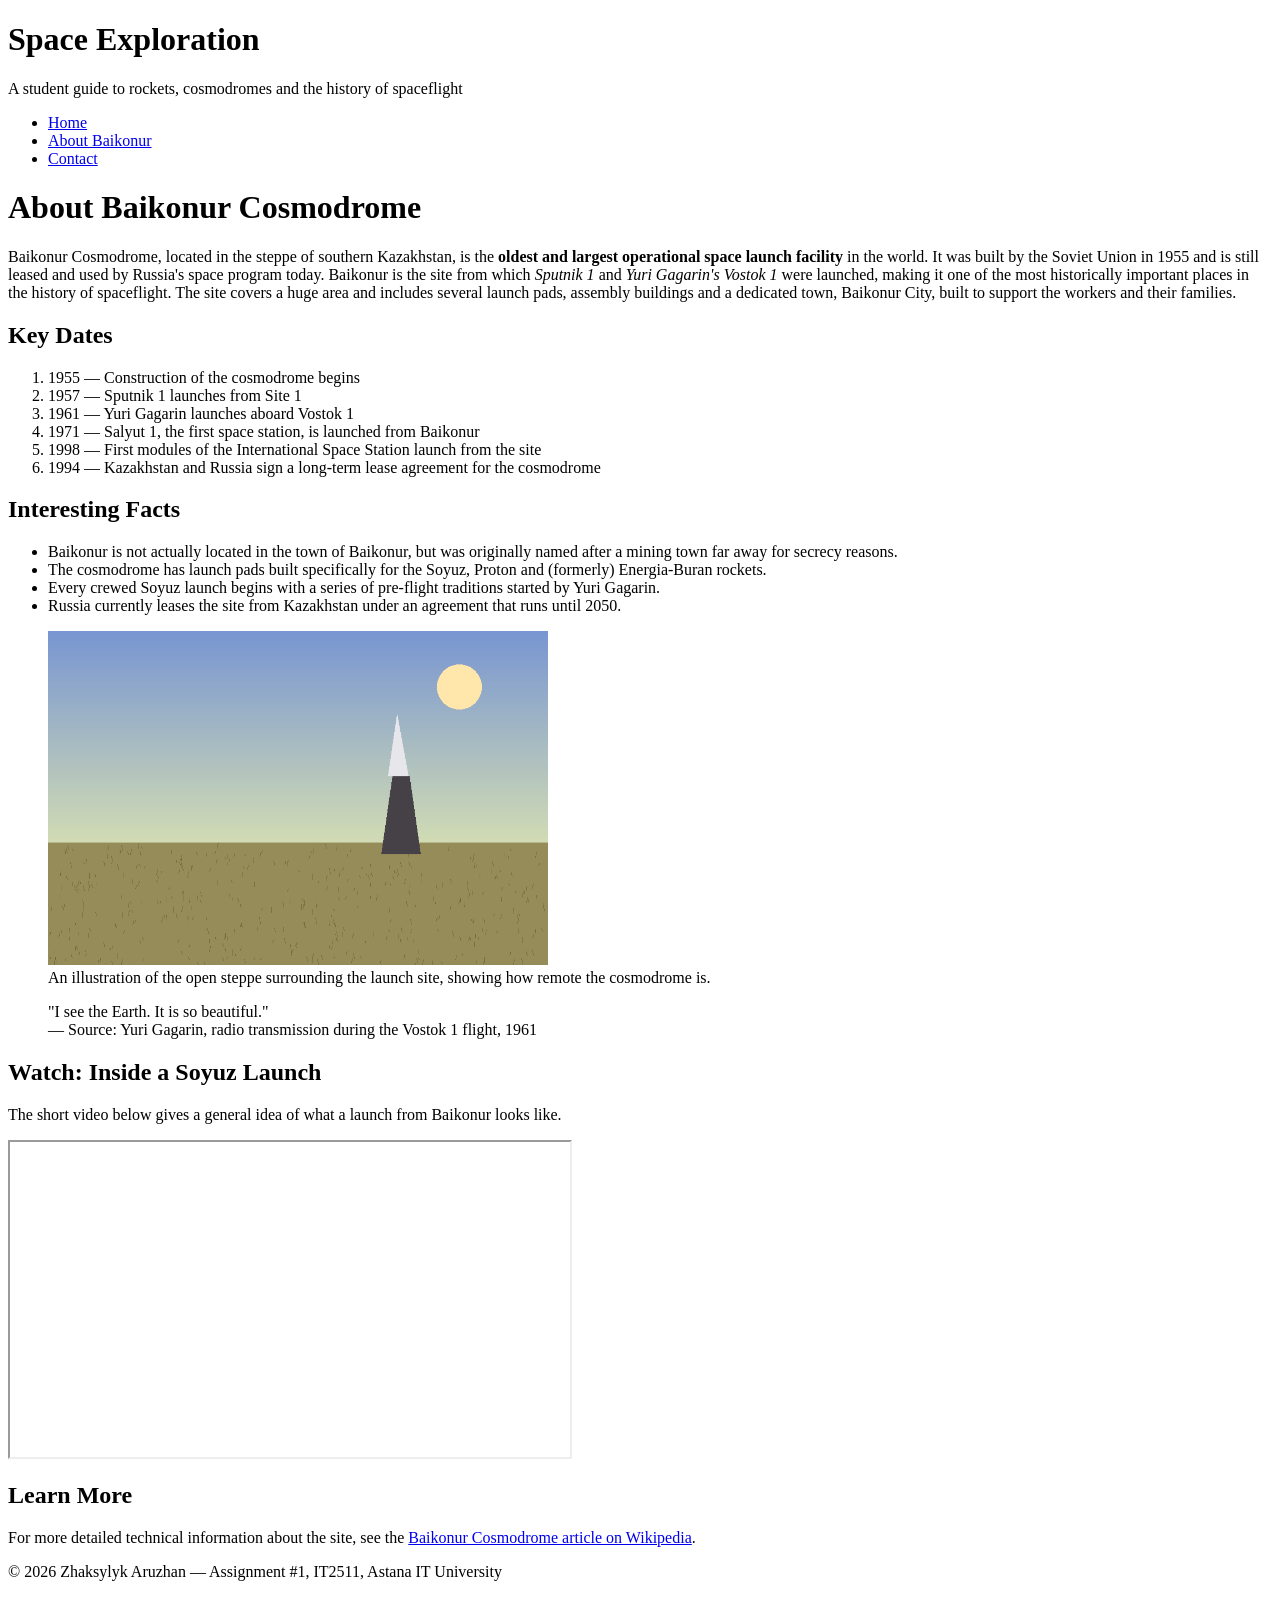
==== about.html @ 7f5644a4 "Add files via upload" ====
<!DOCTYPE html>
<html lang="en">
<head>
  <meta charset="UTF-8">
  <meta name="viewport" content="width=device-width, initial-scale=1.0">
  <title>Space Exploration | About Baikonur</title>
  <link rel="stylesheet" href="css/style.css">
</head>
<body>
  <header>
    <h1 class="site-title">Space Exploration</h1>
    <p class="tagline">A student guide to rockets, cosmodromes and the history of spaceflight</p>
  </header>

  <nav>
    <ul class="navbar">
      <li><a href="index.html">Home</a></li>
      <li><a href="about.html" class="active">About Baikonur</a></li>
      <li><a href="contact.html">Contact</a></li>
    </ul>
  </nav>

  <main>
    <h1>About Baikonur Cosmodrome</h1>
    <p>
      Baikonur Cosmodrome, located in the steppe of southern Kazakhstan, is the <strong>oldest and
      largest operational space launch facility</strong> in the world. It was built by the Soviet
      Union in 1955 and is still leased and used by Russia's space program today. Baikonur is the
      site from which <em>Sputnik 1</em> and <em>Yuri Gagarin's Vostok 1</em> were launched, making
      it one of the most historically important places in the history of spaceflight. The site
      covers a huge area and includes several launch pads, assembly buildings and a dedicated town,
      Baikonur City, built to support the workers and their families.
    </p>

    <h2>Key Dates</h2>
    <ol>
      <li>1955 — Construction of the cosmodrome begins</li>
      <li>1957 — Sputnik 1 launches from Site 1</li>
      <li>1961 — Yuri Gagarin launches aboard Vostok 1</li>
      <li>1971 — Salyut 1, the first space station, is launched from Baikonur</li>
      <li>1998 — First modules of the International Space Station launch from the site</li>
      <li>1994 — Kazakhstan and Russia sign a long-term lease agreement for the cosmodrome</li>
    </ol>

    <h2>Interesting Facts</h2>
    <ul>
      <li>Baikonur is not actually located in the town of Baikonur, but was originally named after a mining town far away for secrecy reasons.</li>
      <li>The cosmodrome has launch pads built specifically for the Soyuz, Proton and (formerly) Energia-Buran rockets.</li>
      <li>Every crewed Soyuz launch begins with a series of pre-flight traditions started by Yuri Gagarin.</li>
      <li>Russia currently leases the site from Kazakhstan under an agreement that runs until 2050.</li>
    </ul>

    <figure>
      <img src="images/baikonur_photo.png" alt="Illustration of the steppe landscape around Baikonur Cosmodrome with a distant launch tower silhouette" width="500">
      <figcaption>An illustration of the open steppe surrounding the launch site, showing how remote the cosmodrome is.</figcaption>
    </figure>

    <blockquote>
      "I see the Earth. It is so beautiful."
      <br>&mdash; Source: Yuri Gagarin, radio transmission during the Vostok 1 flight, 1961
    </blockquote>

    <h2>Watch: Inside a Soyuz Launch</h2>
    <p>The short video below gives a general idea of what a launch from Baikonur looks like.</p>
    <iframe width="560" height="315"
      src="https://www.youtube.com/embed/xvcNzGSSNSY"
      title="Soyuz rocket launch video from Baikonur Cosmodrome"
      allow="accelerometer; autoplay; clipboard-write; encrypted-media; gyroscope; picture-in-picture"
      allowfullscreen>
    </iframe>

    <h2>Learn More</h2>
    <p>
      For more detailed technical information about the site, see the
      <a href="https://en.wikipedia.org/wiki/Baikonur_Cosmodrome" target="_blank" rel="noopener">
        Baikonur Cosmodrome article on Wikipedia</a>.
    </p>
  </main>

  <footer>
    <p>&copy; 2026 Zhaksylyk Aruzhan &mdash; Assignment #1, IT2511, Astana IT University</p>
  </footer>
</body>
</html>
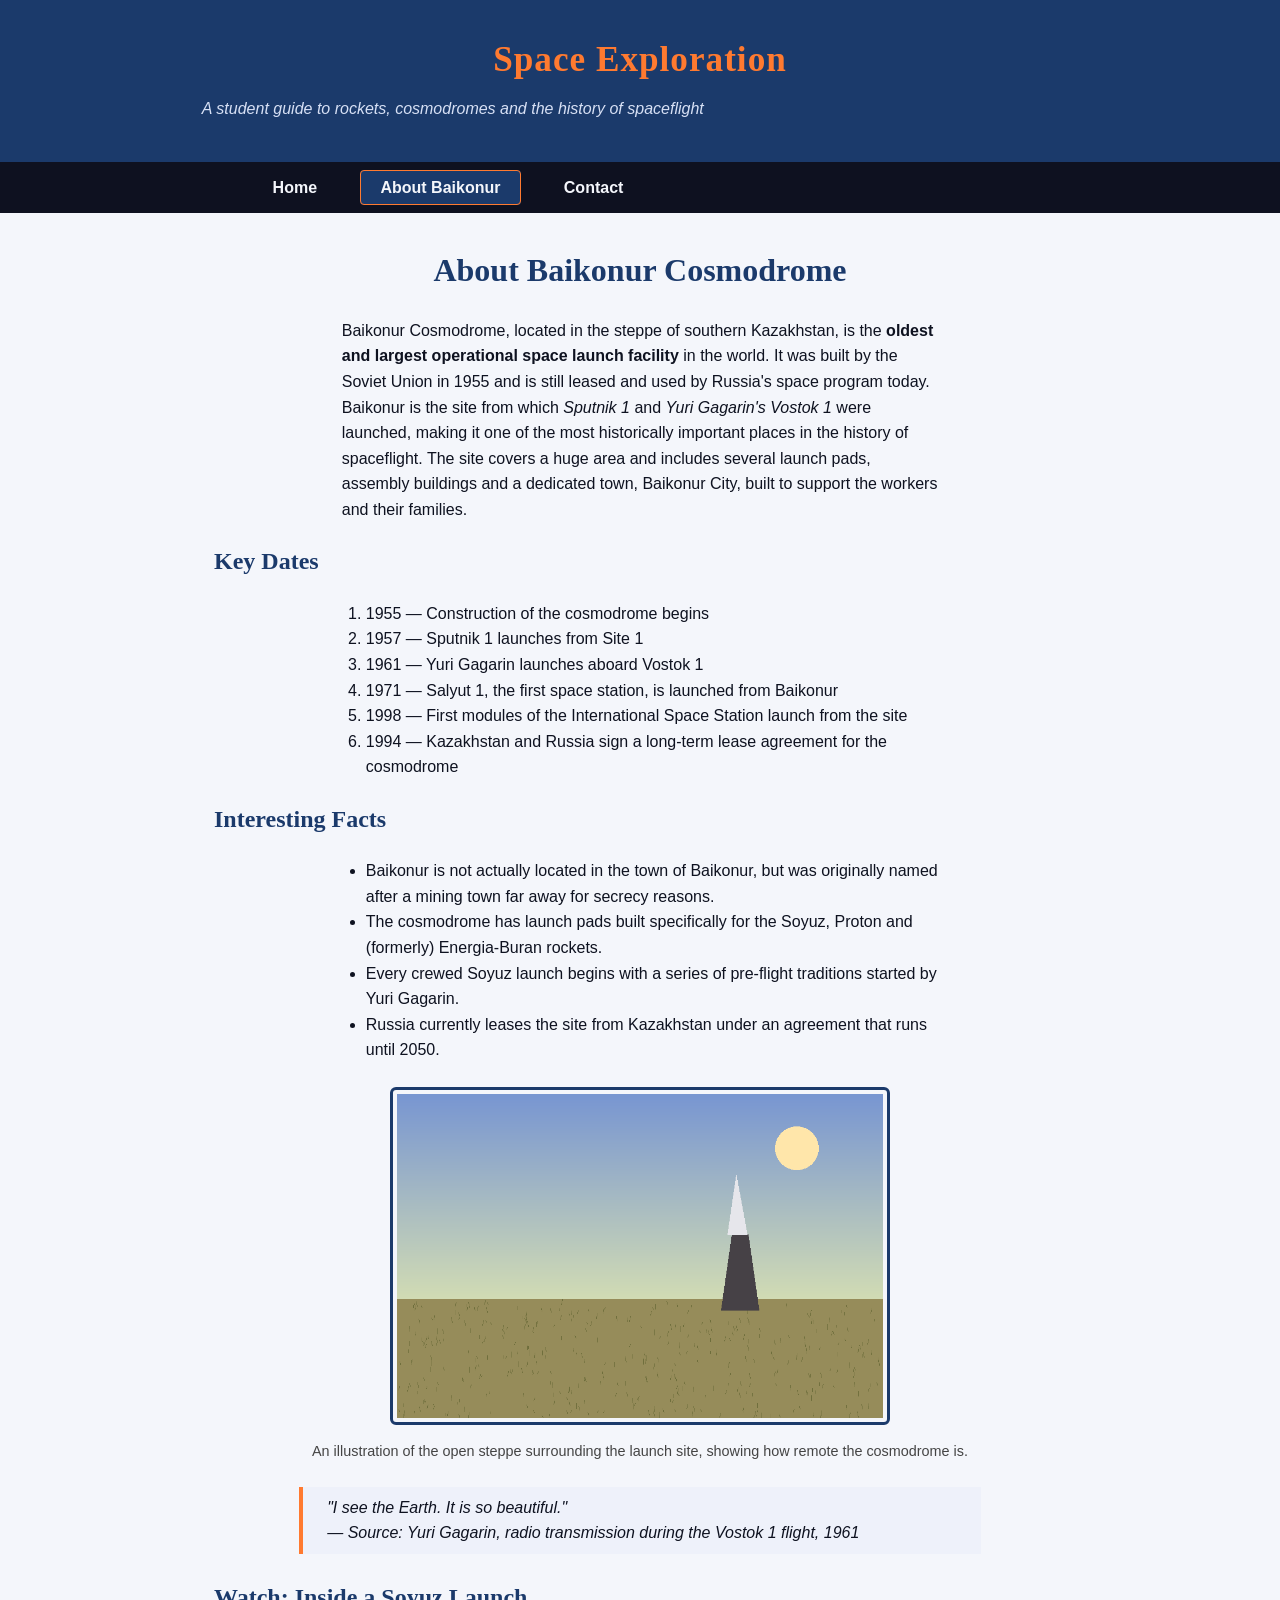
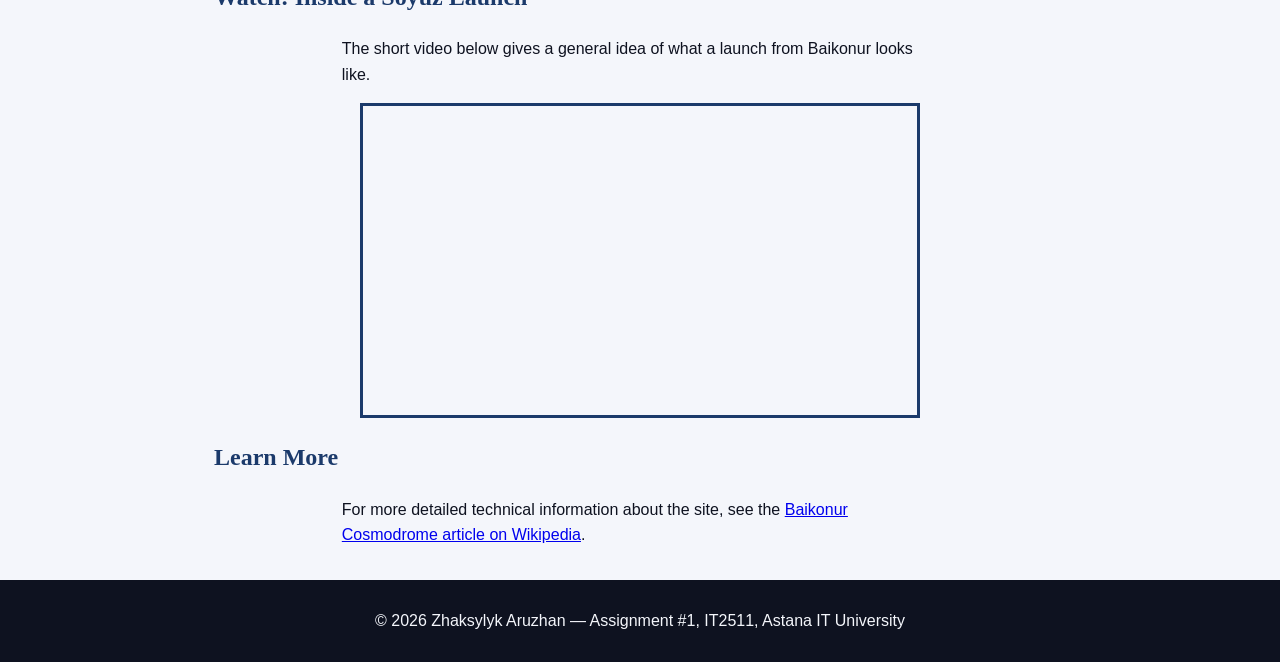
==== commit c91f3d3d: "Update about.html" ====
--- a/about.html
+++ b/about.html
@@ -63,7 +63,7 @@
     <h2>Watch: Inside a Soyuz Launch</h2>
     <p>The short video below gives a general idea of what a launch from Baikonur looks like.</p>
     <iframe width="560" height="315"
-      src="https://www.youtube.com/embed/xvcNzGSSNSY"
+      src="https://youtu.be/A2wzRL6JcYg?si=VokiQIkuGBldDzgD"
       title="Soyuz rocket launch video from Baikonur Cosmodrome"
       allow="accelerometer; autoplay; clipboard-write; encrypted-media; gyroscope; picture-in-picture"
       allowfullscreen>
--- a/css/style.css
+++ b/css/style.css
@@ -0,0 +1,316 @@
+/* =========================================================
+   Assignment #1 - style.css
+   Colors used (3-4 colors, each written in 3 different formats):
+   1. Deep space blue  -> name: navy      | hex: #1b3a6b | rgb: rgb(27, 58, 107)
+   2. Warm flame orange -> name: orange    | hex: #ff7a30 | hsl: hsl(21, 100%, 59%)
+   3. Off-white text    -> name: white     | hex: #f4f6fb | rgb: rgb(244, 246, 251)
+   4. Dark background   -> name: black     | hex: #0e1220 | hsl: hsl(230, 38%, 9%)
+
+   Units used (at least 3, explained here as required by Task 4):
+   - px   : used for borders and fixed spacing where exact pixel control matters (e.g. 1px borders)
+   - rem  : used for font sizes so text scales relative to the root font size, keeping typography
+            consistent across the whole site even if the user changes their browser's base size
+   - %    : used for widths of flexible elements (like table and image containers) so they resize
+            smoothly with the size of the screen
+   - em   : used for padding inside buttons/links so the spacing scales together with the text size
+   - vh   : used for the header's minimum height so it always fills a proportion of the viewport
+   ========================================================= */
+
+/* ----- Base / element selectors ----- */
+* {
+  box-sizing: border-box;
+}
+
+html {
+  font-size: 16px;
+}
+
+body {
+  margin: 0;
+  font-family: 'Segoe UI', Arial, sans-serif;
+  background-color: #f4f6fb;
+  color: #0e1220;
+  line-height: 1.6;
+}
+
+h1, h2, h3 {
+  font-family: 'Georgia', 'Times New Roman', serif;
+  font-weight: 700;
+  color: #1b3a6b;
+}
+
+p {
+  font-size: 1rem;
+  max-width: 70%;
+  margin: 0.75rem auto;
+}
+
+img {
+  max-width: 100%;
+  height: auto;
+  border: 3px solid #1b3a6b;
+  border-radius: 6px;
+  padding: 4px;
+}
+
+/* ----- Header (ID selector - the only unique header element) ----- */
+header {
+  background-color: rgb(27, 58, 107);
+  color: #f4f6fb;
+  text-align: center;
+  padding: 2em 1em;
+  min-height: 18vh;
+}
+
+#site-header-note {
+  /* reserved unique id example if needed on a single element */
+}
+
+.site-title {
+  margin: 0;
+  font-size: 2.2rem;
+  letter-spacing: 1px;
+  color:#ff7a30
+}
+
+.tagline {
+  margin: 0.5em 0 0 0;
+  font-style: italic;
+  color: #d7e0f5;
+}
+
+/* ----- Navigation ----- */
+nav {
+  background-color: hsl(230, 38%, 9%);
+}
+
+.navbar {
+  list-style: none;
+  display: flex;
+  justify-content: center;
+  gap: 1.5em;
+  margin: 0;
+  padding: 0.8em 0;
+}
+
+.navbar li a {
+  color: #f4f6fb;
+  text-decoration: none;
+  padding: 0.5em 1.2em;
+  border-radius: 4px;
+  font-weight: 600;
+  transition: background-color 0.25s ease, transform 0.25s ease;
+}
+
+.navbar li a:hover {
+  background-color: #ff7a30;
+  transform: translateY(-3px);
+}
+
+.navbar li a.active {
+  background-color: #1b3a6b;
+  border: 1px solid #ff7a30;
+}
+
+/* ----- Main content ----- */
+main {
+  max-width: 900px;
+  margin: 2em auto;
+  padding: 0 1.5em;
+}
+
+main h1 {
+  text-align: center;
+}
+
+section {
+  margin-bottom: 2.5em;
+}
+
+ul, ol {
+  max-width: 70%;
+  margin: 0.75rem auto;
+  padding-left: 1.5em;
+}
+
+figure {
+  text-align: center;
+  margin: 1.5em auto;
+}
+
+figcaption {
+  font-size: 0.9rem;
+  color: #444;
+  margin-top: 0.5em;
+}
+
+blockquote {
+  border-left: 4px solid #ff7a30;
+  margin: 1.5em 10%;
+  padding: 0.5em 1.5em;
+  background-color: #eef1fa;
+  font-style: italic;
+}
+
+iframe {
+  display: block;
+  margin: 1em auto;
+  border: 3px solid #1b3a6b;
+  max-width: 100%;
+}
+
+#gallery {
+  text-align: center;
+}
+
+#gallery figure {
+  display: inline-block;
+  width: 45%;
+  vertical-align: top;
+}
+
+/* ----- Table styling ----- */
+table {
+  width: 100%;
+  border-collapse: collapse;
+  margin: 1em 0;
+}
+
+caption {
+  font-weight: bold;
+  margin-bottom: 0.5em;
+  color: #1b3a6b;
+}
+
+th, td {
+  border: 1px solid #1b3a6b;
+  padding: 0.6em 0.8em;
+  text-align: left;
+}
+
+thead th {
+  background-color: #1b3a6b;
+  color: #f4f6fb;
+}
+
+tbody tr:nth-child(even) {
+  background-color: #eef1fa;
+}
+
+tbody tr:hover {
+  background-color: #ffe6d5;
+}
+
+tfoot td {
+  font-size: 0.85rem;
+  font-style: italic;
+  background-color: #d7e0f5;
+}
+
+/* ----- Form styling ----- */
+form {
+  max-width: 600px;
+  margin: 1.5em auto;
+  background-color: #ffffff;
+  padding: 1.5em;
+  border: 1px solid #d7e0f5;
+  border-radius: 8px;
+}
+
+fieldset {
+  border: 1px solid #1b3a6b;
+  border-radius: 6px;
+  margin-bottom: 1.2em;
+  padding: 1em;
+}
+
+legend {
+  font-weight: bold;
+  color: #1b3a6b;
+  padding: 0 0.5em;
+}
+
+form label {
+  display: block;
+  margin-top: 0.8em;
+  margin-bottom: 0.2em;
+  font-weight: 600;
+}
+
+.choice-row {
+  display: flex;
+  align-items: center;
+  gap: 0.4em;
+  margin: 0.4em 0;
+}
+
+.choice-row label {
+  display: inline;
+  margin: 0;
+  font-weight: normal;
+}
+
+form input[type="radio"],
+form input[type="checkbox"] {
+  margin-right: 0.4em;
+  width: auto;
+}
+
+form input,
+form textarea {
+  width: 100%;
+  padding: 0.5em;
+  border: 1px solid #b7c2de;
+  border-radius: 4px;
+  font-family: inherit;
+  font-size: 1rem;
+}
+
+form input[type="radio"],
+form input[type="checkbox"] {
+  width: auto;
+}
+
+form input:focus,
+form textarea:focus {
+  outline: none;
+  border-color: #ff7a30;
+  box-shadow: 0 0 0 3px rgba(255, 122, 48, 0.3);
+}
+
+button[type="submit"] {
+  background-color: #ff7a30;
+  color: #ffffff;
+  border: none;
+  padding: 0.7em 1.5em;
+  font-size: 1rem;
+  border-radius: 4px;
+  cursor: pointer;
+  margin-top: 1em;
+}
+
+button[type="submit"]:hover {
+  background-color: #1b3a6b;
+}
+
+audio {
+  display: block;
+  margin: 1em auto;
+  width: 100%;
+  max-width: 400px;
+}
+
+.audio-label {
+  text-align: center;
+  font-size: 0.9rem;
+  color: #444;
+}
+
+/* ----- Footer ----- */
+footer {
+  background-color: #0e1220;
+  color: #f4f6fb;
+  text-align: center;
+  padding: 1.2em;
+  font-size: 0.85rem;
+}
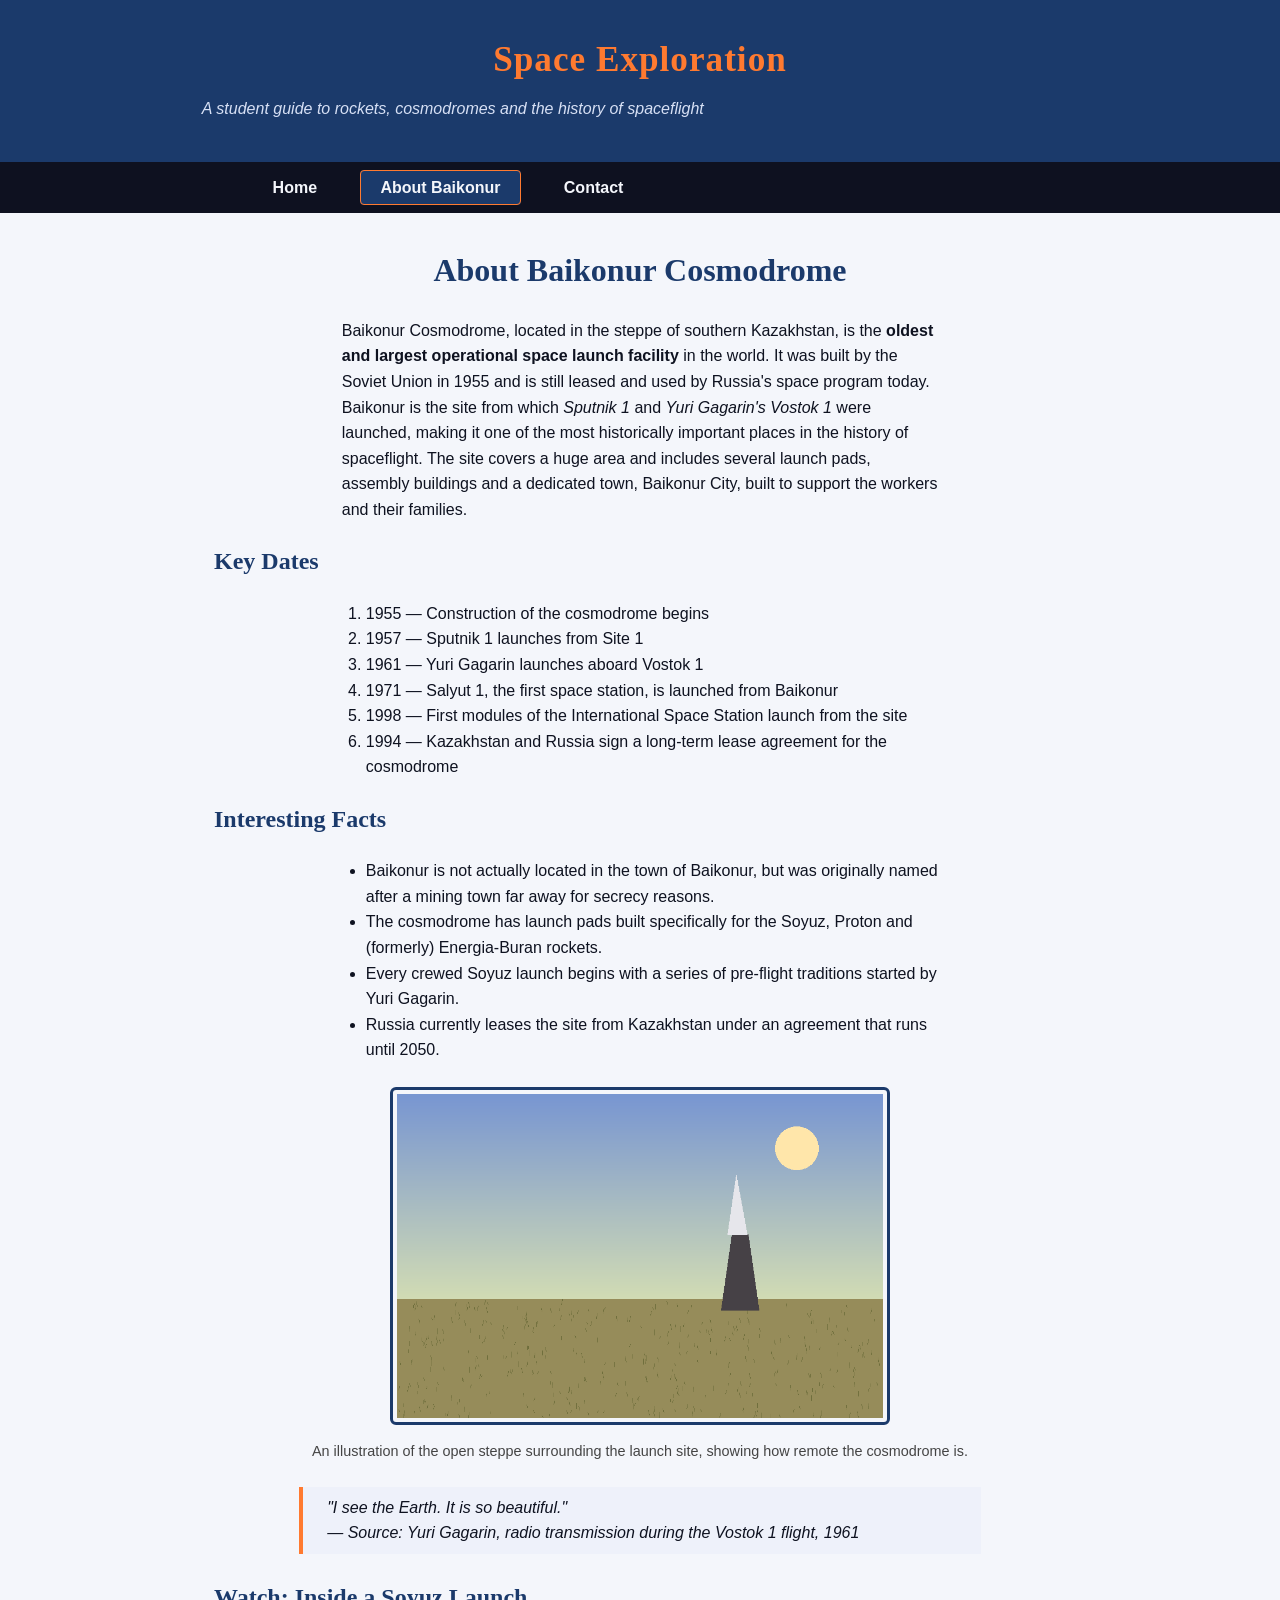
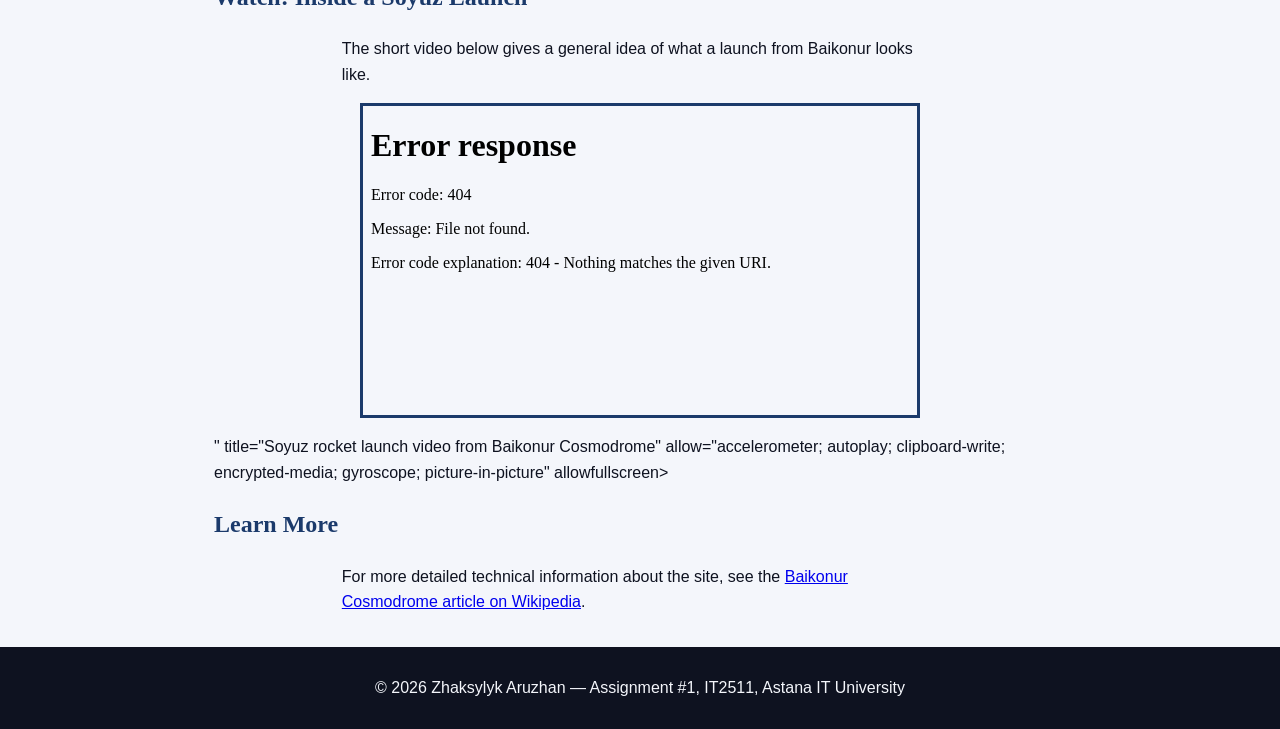
==== commit 47cca6b6: "Update about.html" ====
--- a/about.html
+++ b/about.html
@@ -63,7 +63,7 @@
     <h2>Watch: Inside a Soyuz Launch</h2>
     <p>The short video below gives a general idea of what a launch from Baikonur looks like.</p>
     <iframe width="560" height="315"
-      src="https://youtu.be/A2wzRL6JcYg?si=VokiQIkuGBldDzgD"
+      src="<iframe width="560" height="315" src="https://www.youtube.com/embed/A2wzRL6JcYg?si=iAtPF38PoCuTqNt_" title="YouTube video player" frameborder="0" allow="accelerometer; autoplay; clipboard-write; encrypted-media; gyroscope; picture-in-picture; web-share" referrerpolicy="strict-origin-when-cross-origin" allowfullscreen></iframe>"
       title="Soyuz rocket launch video from Baikonur Cosmodrome"
       allow="accelerometer; autoplay; clipboard-write; encrypted-media; gyroscope; picture-in-picture"
       allowfullscreen>
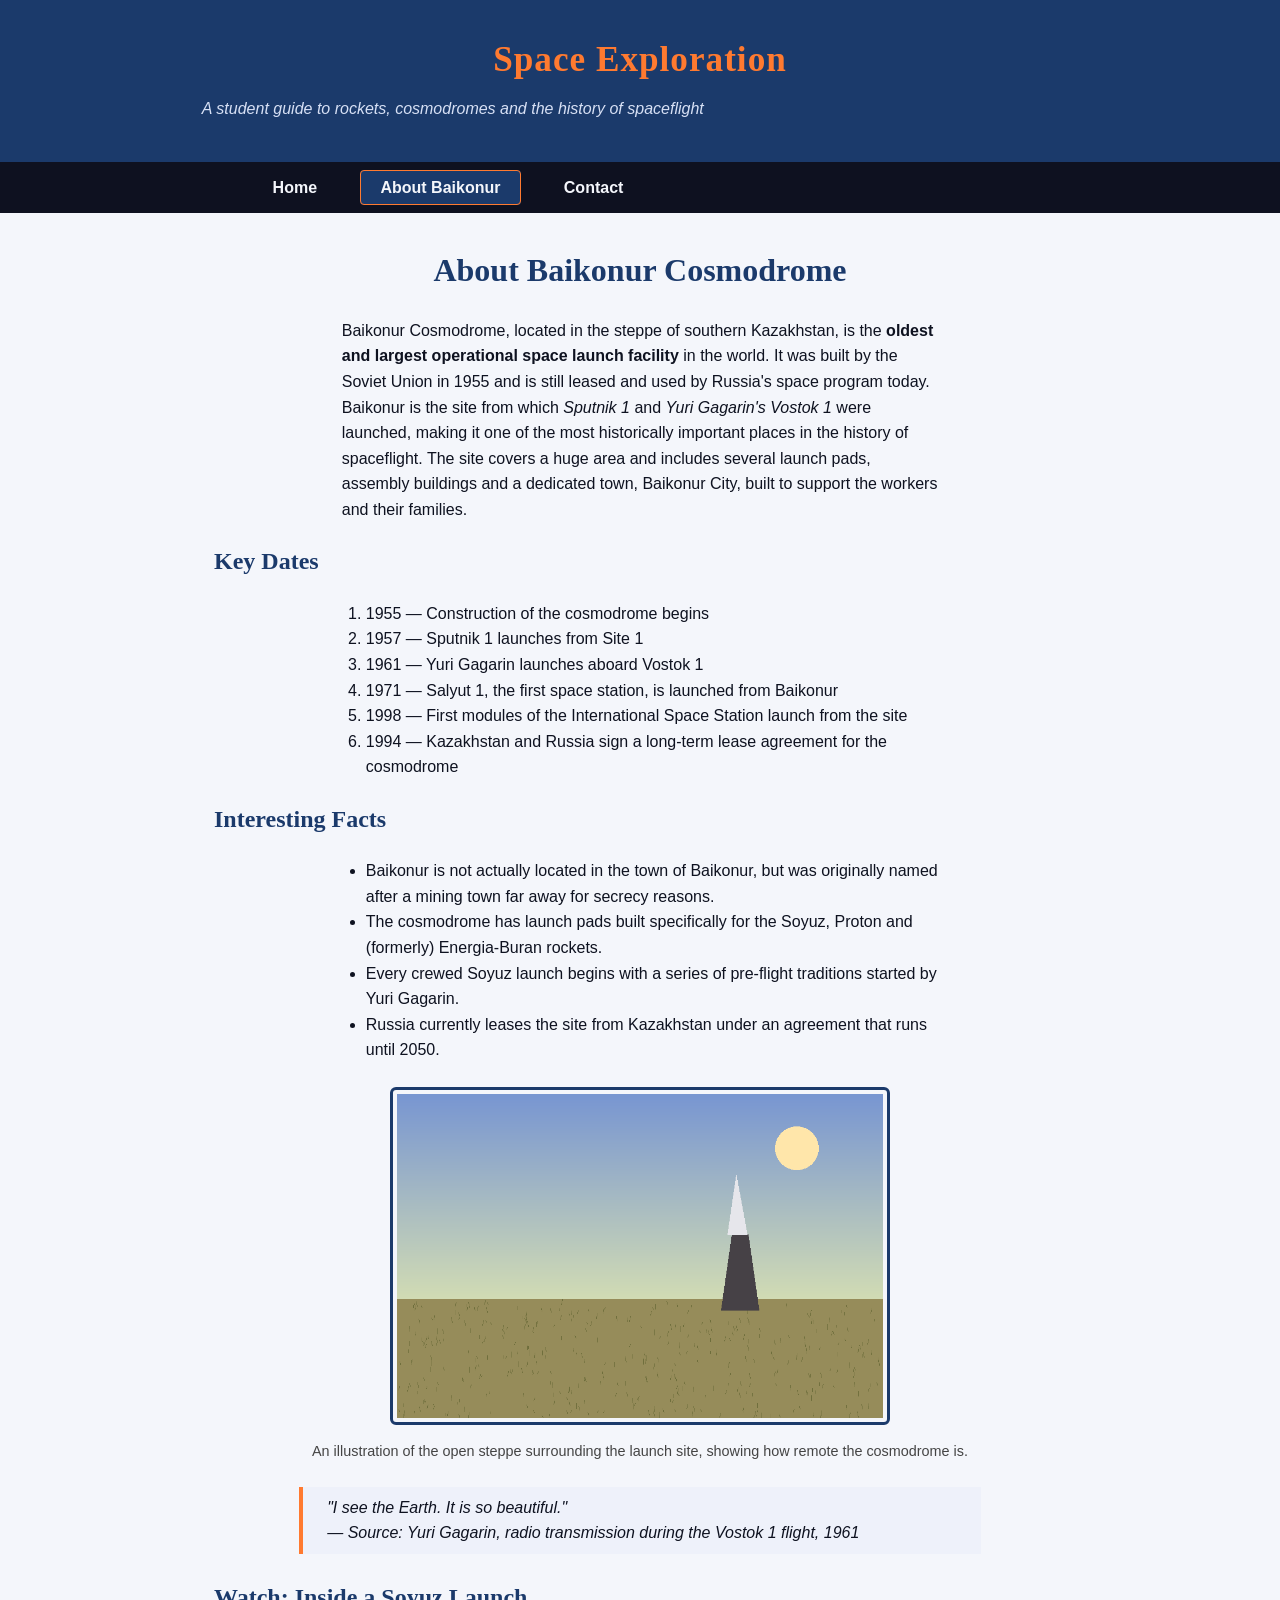
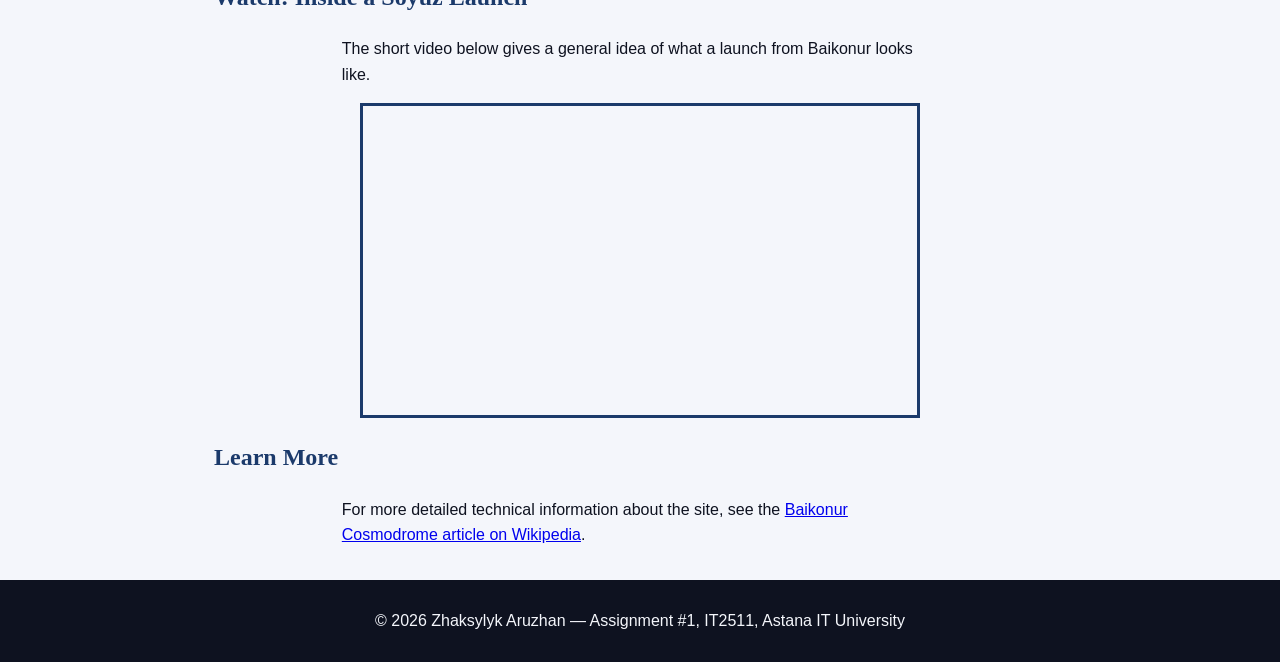
==== commit 264b87ad: "Update about.html" ====
--- a/about.html
+++ b/about.html
@@ -63,7 +63,7 @@
     <h2>Watch: Inside a Soyuz Launch</h2>
     <p>The short video below gives a general idea of what a launch from Baikonur looks like.</p>
     <iframe width="560" height="315"
-      src="<iframe width="560" height="315" src="https://www.youtube.com/embed/A2wzRL6JcYg?si=iAtPF38PoCuTqNt_" title="YouTube video player" frameborder="0" allow="accelerometer; autoplay; clipboard-write; encrypted-media; gyroscope; picture-in-picture; web-share" referrerpolicy="strict-origin-when-cross-origin" allowfullscreen></iframe>"
+      src="https://youtu.be/A2wzRL6JcYg?si=VokiQIkuGBldDzgD"
       title="Soyuz rocket launch video from Baikonur Cosmodrome"
       allow="accelerometer; autoplay; clipboard-write; encrypted-media; gyroscope; picture-in-picture"
       allowfullscreen>
